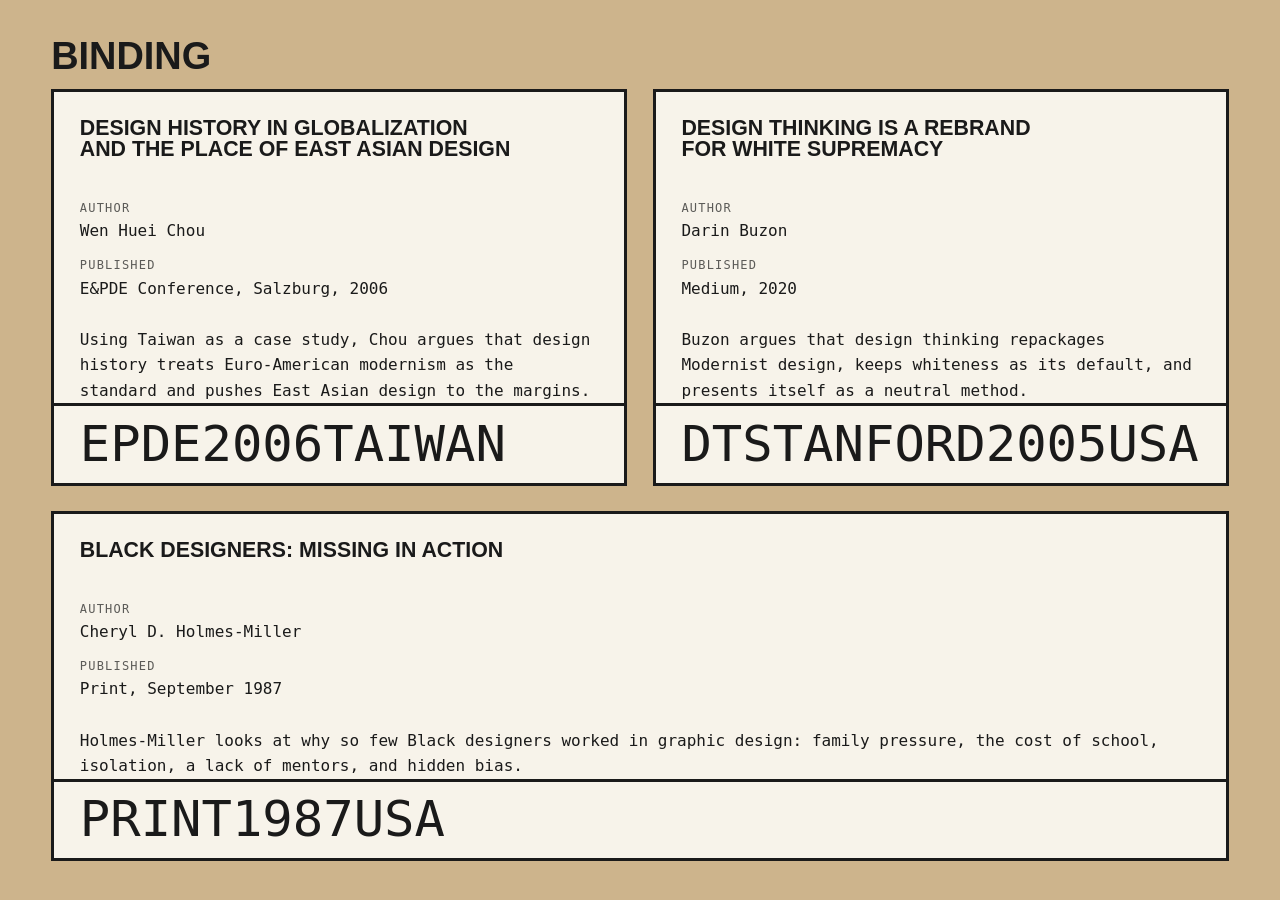
==== index.html @ 7ba456e6 "experimenting with landing page cards" ====
<html>
	<head>
		<meta name="viewport" content="width=device-width, initial-scale=1">
		<title>Binding</title>
	<style>
		@import 'styles/reset.css' layer(reset);
		@import 'styles/common.css' layer(common);
	</style>
	</head>

	<body>
		<h1>Binding</h1>
		<nav aria-label="Contents">
				<ol class="cards">
					<li>
						<a class="card" href="east-asian-design/">
							<h2>Design History in Globalization and the Place of East Asian Design</h2>
							<dl>
								<dt>Author</dt>
								<dd>Wen Huei Chou</dd>
								<dt>Published</dt>
								<dd>E&amp;PDE Conference, Salzburg, <time datetime="2006">2006</time></dd>
							</dl>
							<p class="summary">Using Taiwan as a case study, Chou argues that design history treats Euro-American modernism as the standard and pushes East Asian design to the margins.</p>
							<p class="barcode" >EPDE2006TAIWAN</p>
						</a>
					</li>
					<li>
						<a class="card" href="design-thinking/">
							<h2>Design Thinking Is a Rebrand for White Supremacy</h2>
							<dl>
								<dt>Author</dt>
								<dd>Darin Buzon</dd>
								<dt>Published</dt>
								<dd><cite>Medium</cite>, <time datetime="2020">2020</time></dd>
							</dl>
							<p class="summary">Buzon argues that design thinking repackages Modernist design, keeps whiteness as its default, and presents itself as a neutral method.</p>
							<p class="barcode">DTSTANFORD2005USA</p>
						</a>
					</li>
					<li>
						<a class="card" href="missing-in-action/">
							<h2>Black Designers: Missing in Action</h2>
							<dl>
								<dt>Author</dt>
								<dd>Cheryl D. Holmes-Miller</dd>
								<dt>Published</dt>
								<dd><cite>Print</cite>, <time datetime="1987-09">September 1987</time></dd>
							</dl>
							<p class="summary">Holmes-Miller looks at why so few Black designers worked in graphic design: family pressure, the cost of school, isolation, a lack of mentors, and hidden bias.</p>
							<p class="barcode" >PRINT1987USA</p>
						</a>
					</li>
				</ol>
			</nav>
	</body>
	</html>
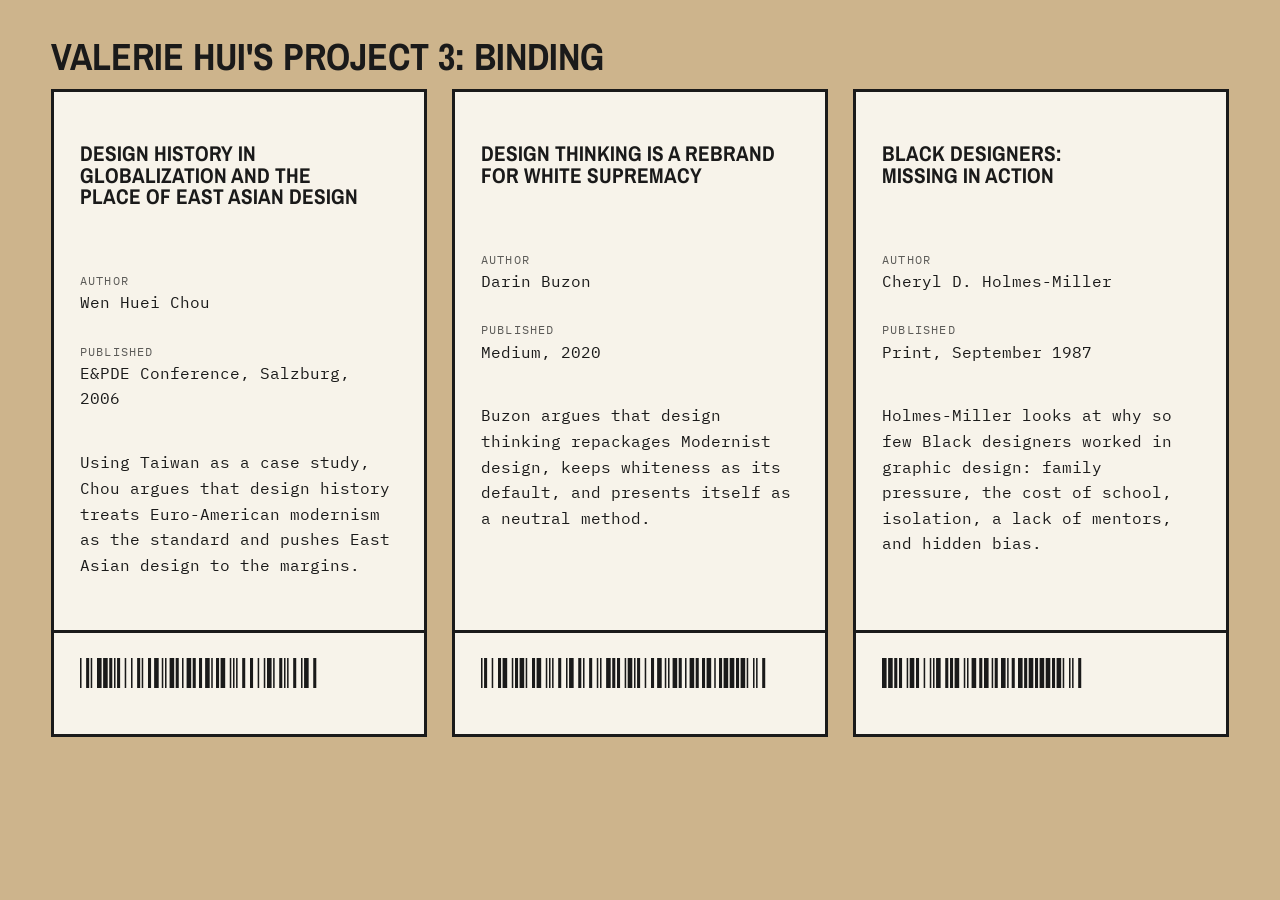
==== commit 38dacc83: "landing page tinkering" ====
--- a/index.html
+++ b/index.html
@@ -1,7 +1,8 @@
 <html>
 	<head>
 		<meta name="viewport" content="width=device-width, initial-scale=1">
-		<title>Binding</title>
+		<link rel="stylesheet" href="https://fonts.googleapis.com/css2?family=Archivo+Narrow:wght@700&family=IBM+Plex+Mono:ital,wght@0,400;0,700;1,400&family=Noto+Sans+TC:wght@900&family=Libre+Barcode+128&display=swap">		<title>Binding</title>
+		<p></p>
 	<style>
 		@import 'styles/reset.css' layer(reset);
 		@import 'styles/common.css' layer(common);
@@ -9,7 +10,8 @@
 	</head>
 
 	<body>
-		<h1>Binding</h1>
+		<h1>Valerie Hui's Project 3: Binding</h1>
+		<p></p>
 		<nav aria-label="Contents">
 				<ol class="cards">
 					<li>
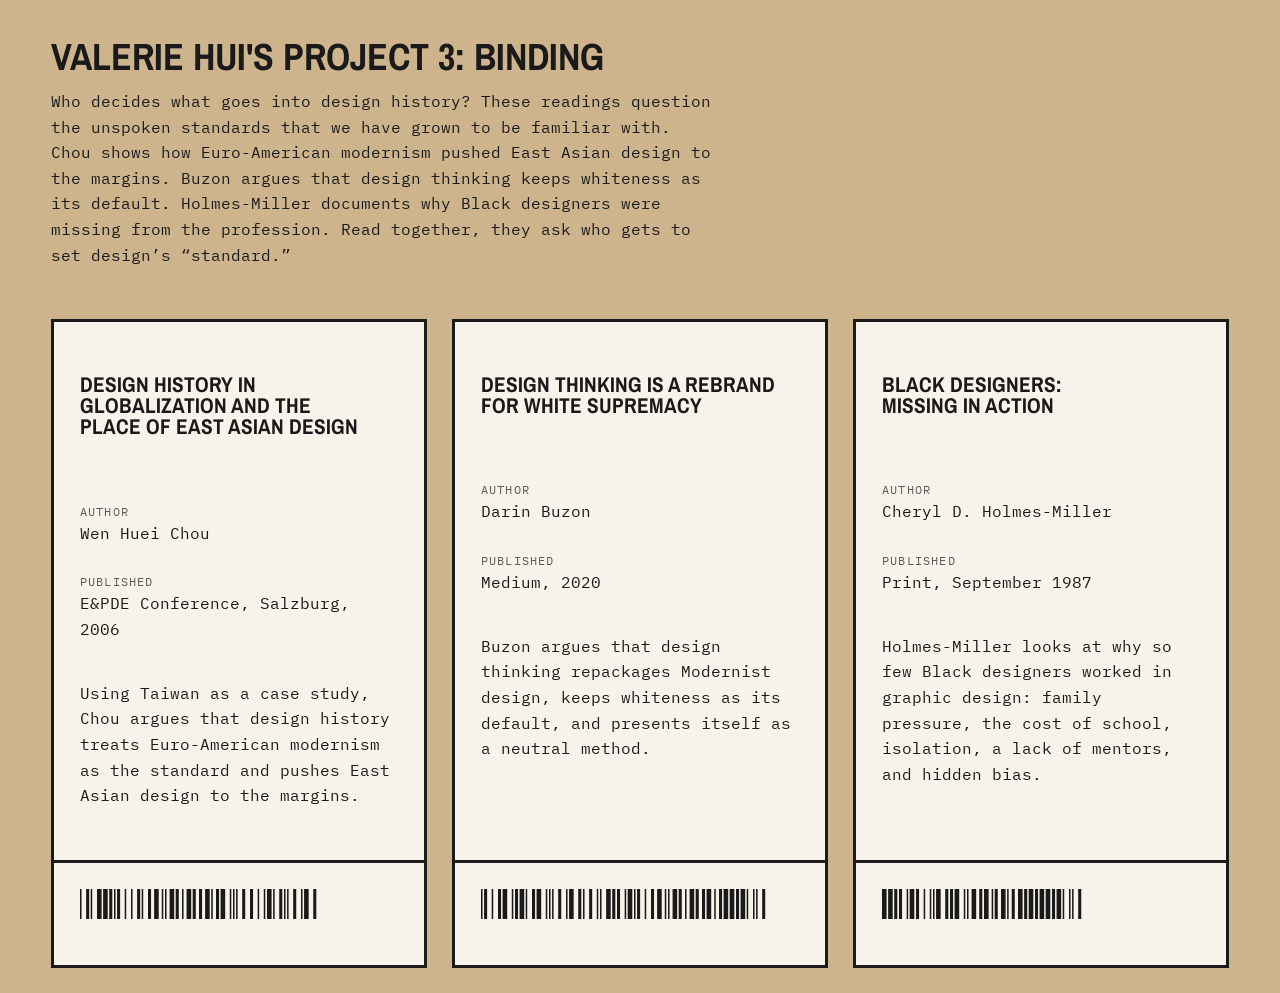
==== commit 3e87fcca: "intro" ====
--- a/index.html
+++ b/index.html
@@ -11,7 +11,7 @@
 
 	<body>
 		<h1>Valerie Hui's Project 3: Binding</h1>
-		<p></p>
+		<p class="intro">Who decides what goes into design history? These readings question the unspoken standards that we have grown to be familiar with. Chou shows how Euro-American modernism pushed East Asian design to the margins. Buzon argues that design thinking keeps whiteness as its default. Holmes-Miller documents why Black designers were missing from the profession. Read together, they ask who gets to set design’s “standard.”</p>
 		<nav aria-label="Contents">
 				<ol class="cards">
 					<li>
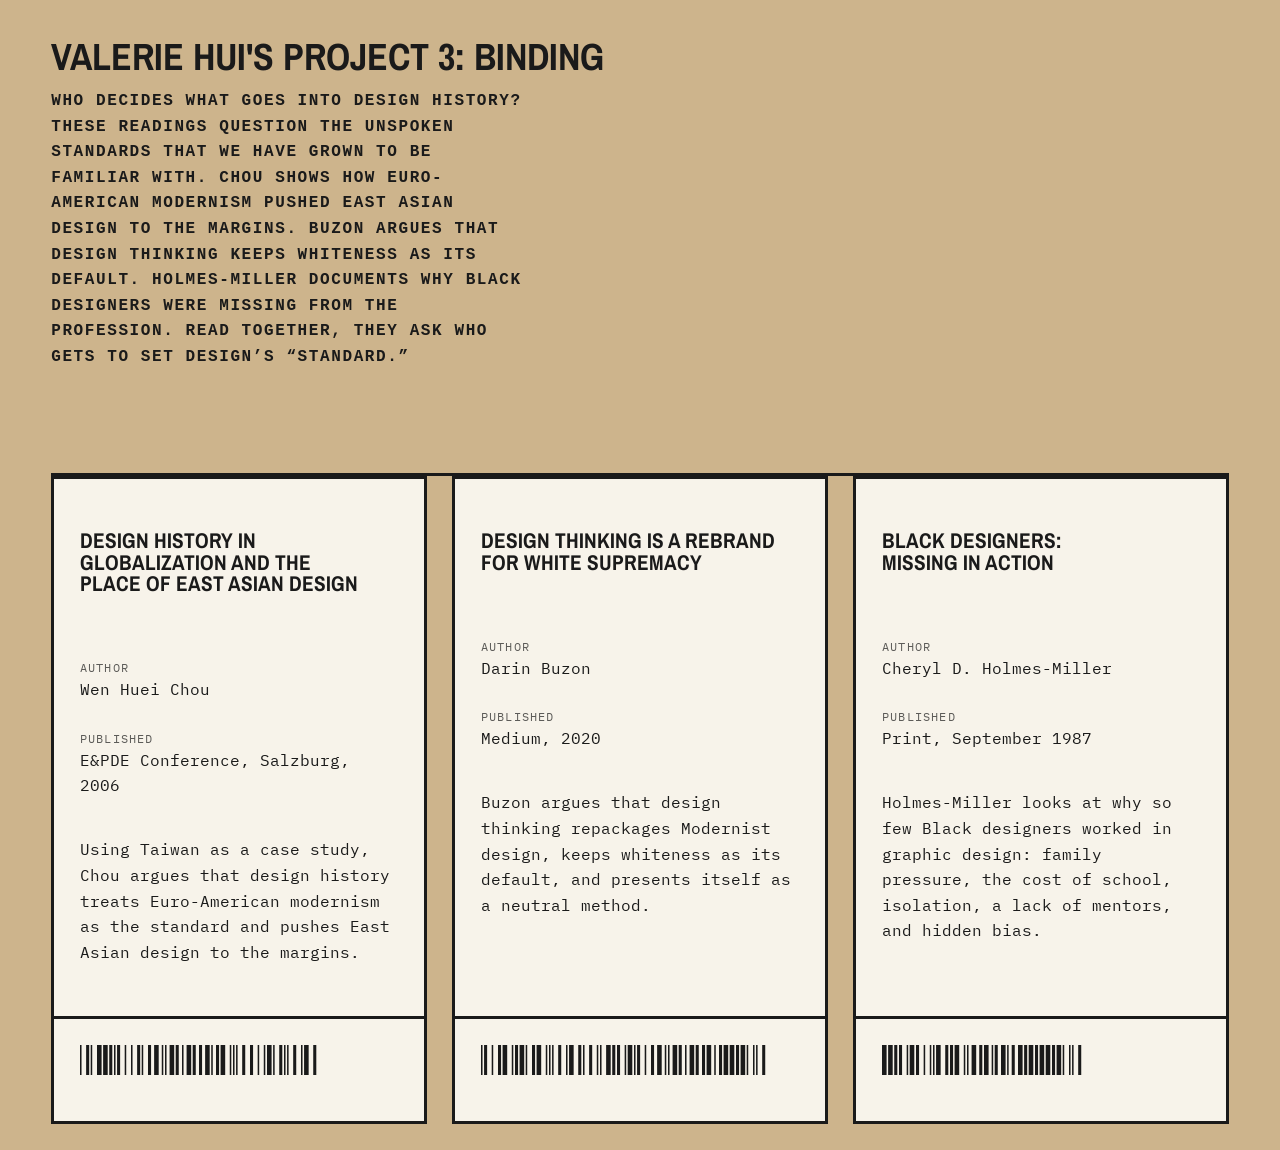
==== commit 9c0b7673: "landing page fixing indents and aria and typos and wrapping things" ====
--- a/index.html
+++ b/index.html
@@ -1,18 +1,23 @@
-<html>
+<!doctype html>
+<html lang="en">
 	<head>
 		<meta name="viewport" content="width=device-width, initial-scale=1">
-		<link rel="stylesheet" href="https://fonts.googleapis.com/css2?family=Archivo+Narrow:wght@700&family=IBM+Plex+Mono:ital,wght@0,400;0,700;1,400&family=Noto+Sans+TC:wght@900&family=Libre+Barcode+128&display=swap">		<title>Binding</title>
-		<p></p>
-	<style>
-		@import 'styles/reset.css' layer(reset);
-		@import 'styles/common.css' layer(common);
-	</style>
+		<title>Binding</title>
+		<meta name="author" content="Valerie Hui">
+		<link rel="stylesheet" href="https://fonts.googleapis.com/css2?family=Archivo+Narrow:wght@700&family=IBM+Plex+Mono:ital,wght@0,400;0,700;1,400&family=Noto+Sans+TC:wght@900&family=Libre+Barcode+128&display=swap">
+		<style>
+			@import 'styles/reset.css' layer(reset);
+			@import 'styles/common.css' layer(common);
+		</style>
 	</head>
+	<body>
+		<main>
+			<header>
+				<h1>Valerie Hui's Project 3: Binding</h1>
+				<p class="intro">Who decides what goes into design history? These readings question the unspoken standards that we have grown to be familiar with. Chou shows how Euro-American modernism pushed East Asian design to the margins. Buzon argues that design thinking keeps whiteness as its default. Holmes-Miller documents why Black designers were missing from the profession. Read together, they ask who gets to set design’s “standard.”</p>
+			</header>
 
-	<body>
-		<h1>Valerie Hui's Project 3: Binding</h1>
-		<p class="intro">Who decides what goes into design history? These readings question the unspoken standards that we have grown to be familiar with. Chou shows how Euro-American modernism pushed East Asian design to the margins. Buzon argues that design thinking keeps whiteness as its default. Holmes-Miller documents why Black designers were missing from the profession. Read together, they ask who gets to set design’s “standard.”</p>
-		<nav aria-label="Contents">
+			<nav aria-label="Contents">
 				<ol class="cards">
 					<li>
 						<a class="card" href="east-asian-design/">
@@ -24,7 +29,7 @@
 								<dd>E&amp;PDE Conference, Salzburg, <time datetime="2006">2006</time></dd>
 							</dl>
 							<p class="summary">Using Taiwan as a case study, Chou argues that design history treats Euro-American modernism as the standard and pushes East Asian design to the margins.</p>
-							<p class="barcode" >EPDE2006TAIWAN</p>
+							<p class="barcode" aria-hidden="true">EPDE2006TAIWAN</p>
 						</a>
 					</li>
 					<li>
@@ -37,7 +42,7 @@
 								<dd><cite>Medium</cite>, <time datetime="2020">2020</time></dd>
 							</dl>
 							<p class="summary">Buzon argues that design thinking repackages Modernist design, keeps whiteness as its default, and presents itself as a neutral method.</p>
-							<p class="barcode">DTSTANFORD2005USA</p>
+							<p class="barcode" aria-hidden="true">DTSTANFORD2005USA</p>
 						</a>
 					</li>
 					<li>
@@ -50,10 +55,11 @@
 								<dd><cite>Print</cite>, <time datetime="1987-09">September 1987</time></dd>
 							</dl>
 							<p class="summary">Holmes-Miller looks at why so few Black designers worked in graphic design: family pressure, the cost of school, isolation, a lack of mentors, and hidden bias.</p>
-							<p class="barcode" >PRINT1987USA</p>
+							<p class="barcode" aria-hidden="true">PRINT1987USA</p>
 						</a>
 					</li>
 				</ol>
 			</nav>
+		</main>
 	</body>
-	</html>
+</html>
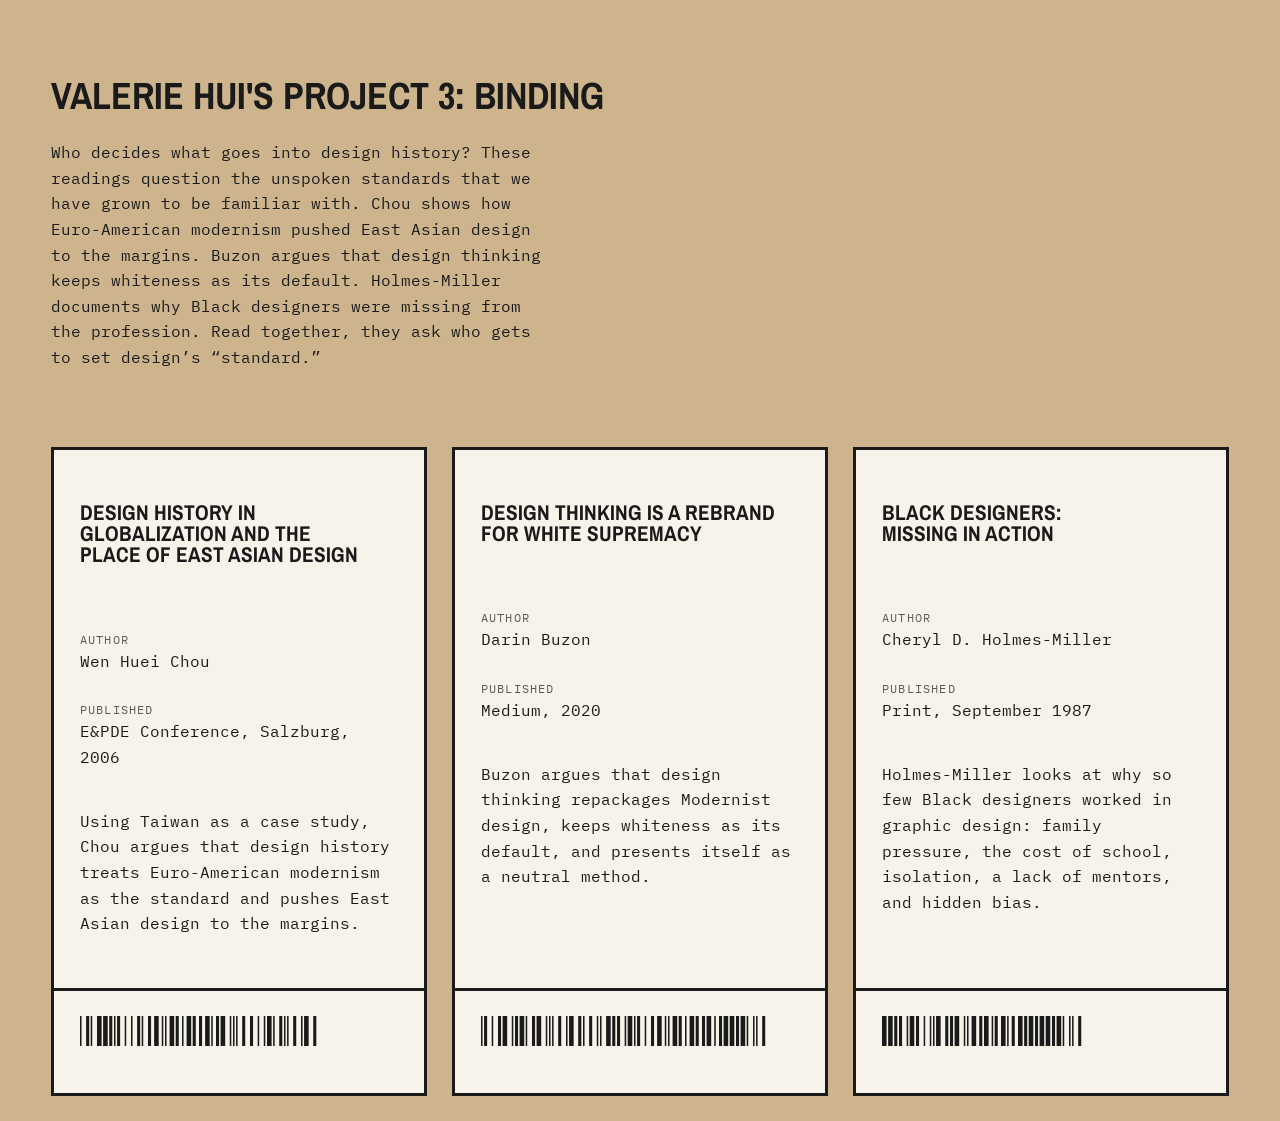
==== commit 5186ddd9: "drawing the owl" ====
--- a/index.html
+++ b/index.html
@@ -12,10 +12,8 @@
 	</head>
 	<body>
 		<main>
-			<header>
-				<h1>Valerie Hui's Project 3: Binding</h1>
+			<h1>Valerie Hui's Project 3: Binding</h1>
 				<p class="intro">Who decides what goes into design history? These readings question the unspoken standards that we have grown to be familiar with. Chou shows how Euro-American modernism pushed East Asian design to the margins. Buzon argues that design thinking keeps whiteness as its default. Holmes-Miller documents why Black designers were missing from the profession. Read together, they ask who gets to set design’s “standard.”</p>
-			</header>
 
 			<nav aria-label="Contents">
 				<ol class="cards">
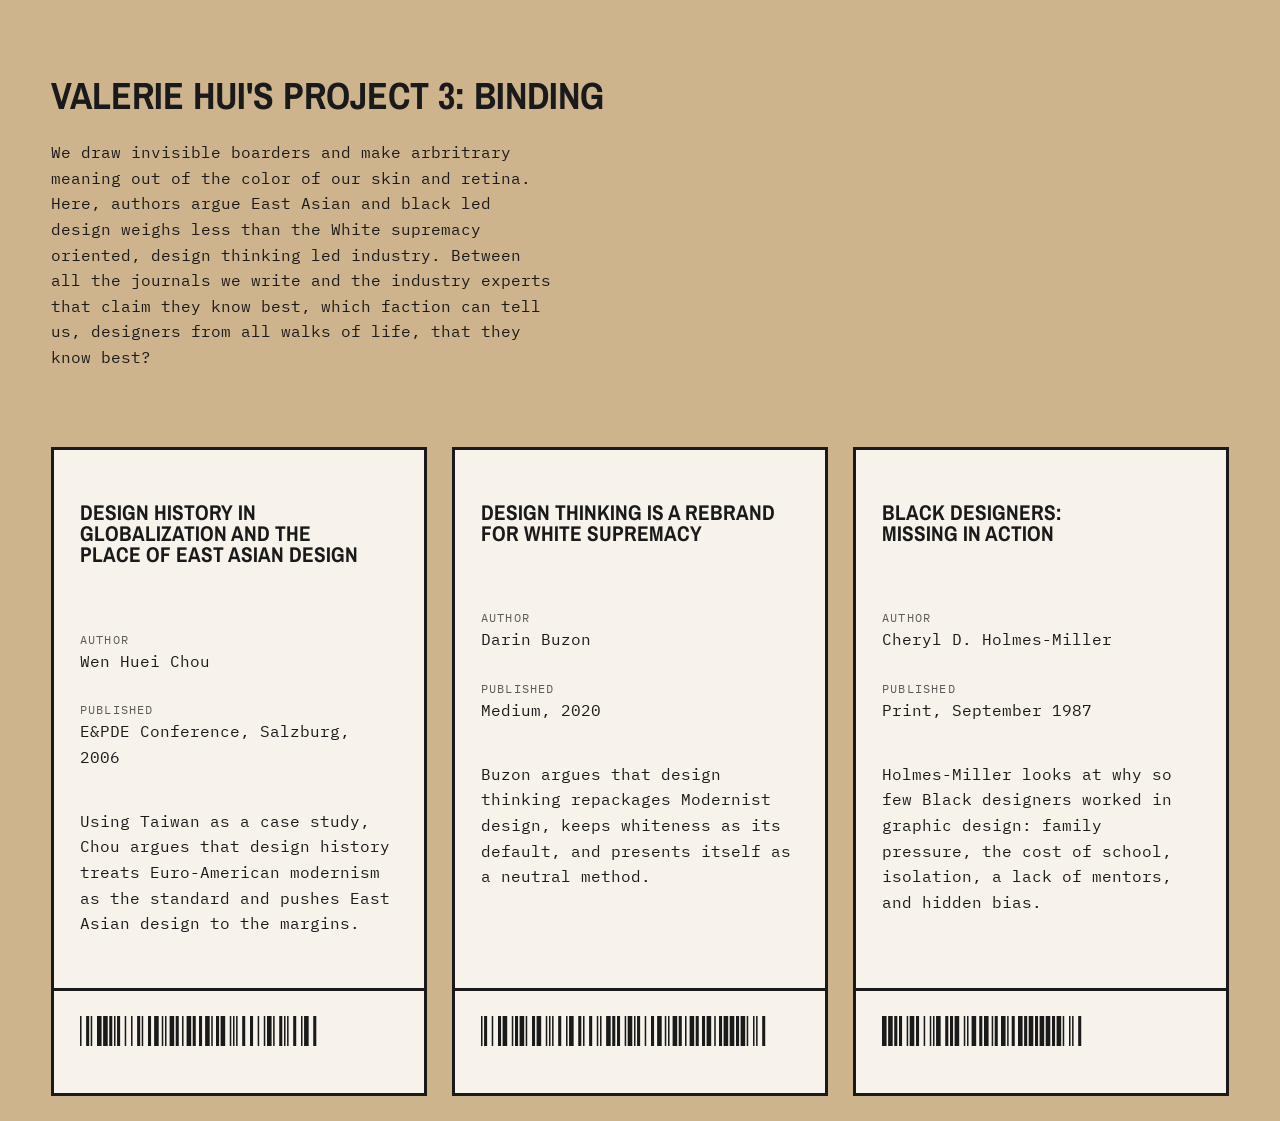
==== commit 0b307a10: "background" ====
--- a/index.html
+++ b/index.html
@@ -13,7 +13,7 @@
 	<body>
 		<main>
 			<h1>Valerie Hui's Project 3: Binding</h1>
-				<p class="intro">Who decides what goes into design history? These readings question the unspoken standards that we have grown to be familiar with. Chou shows how Euro-American modernism pushed East Asian design to the margins. Buzon argues that design thinking keeps whiteness as its default. Holmes-Miller documents why Black designers were missing from the profession. Read together, they ask who gets to set design’s “standard.”</p>
+				<p class="intro">We draw invisible boarders and make arbritrary meaning out of the color of our skin and retina. Here, authors argue East Asian and black led design weighs less than  the White supremacy oriented, design thinking led industry. Between all the journals we write and the industry experts that claim they know best, which faction can tell us, designers from all walks of life, that they know best?</p>
 
 			<nav aria-label="Contents">
 				<ol class="cards">
@@ -31,7 +31,7 @@
 						</a>
 					</li>
 					<li>
-						<a class="card" href="design-thinking/">
+						<a class="card" href="white-supremacy/">
 							<h2>Design Thinking Is a Rebrand for White Supremacy</h2>
 							<dl>
 								<dt>Author</dt>
@@ -44,7 +44,7 @@
 						</a>
 					</li>
 					<li>
-						<a class="card" href="missing-in-action/">
+						<a class="card" href="black-designers/">
 							<h2>Black Designers: Missing in Action</h2>
 							<dl>
 								<dt>Author</dt>
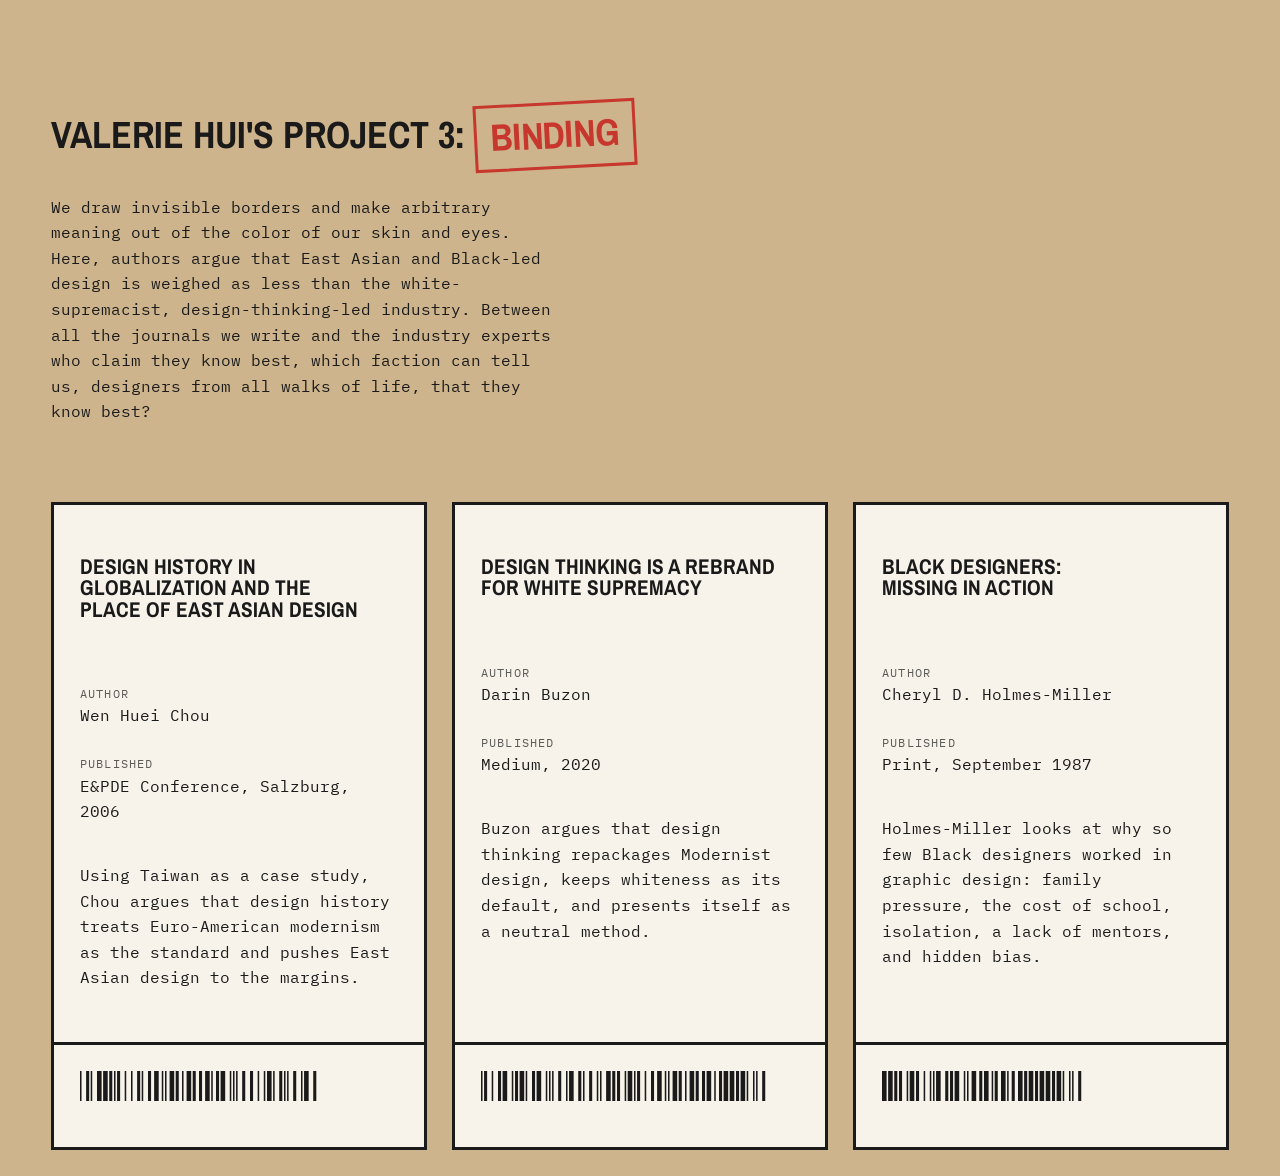
==== commit 4a4c8048: "introducing red stamp element on landing page" ====
--- a/index.html
+++ b/index.html
@@ -12,9 +12,8 @@
 	</head>
 	<body>
 		<main>
-			<h1>Valerie Hui's Project 3: Binding</h1>
-				<p class="intro">We draw invisible boarders and make arbritrary meaning out of the color of our skin and retina. Here, authors argue East Asian and black led design weighs less than  the White supremacy oriented, design thinking led industry. Between all the journals we write and the industry experts that claim they know best, which faction can tell us, designers from all walks of life, that they know best?</p>
-
+			<h1>Valerie Hui's Project 3: <span class="stamp">Binding</span></h1>
+			<p class="intro">We draw invisible borders and make arbitrary meaning out of the color of our skin and eyes. Here, authors argue that East Asian and Black-led design is weighed as less than the white-supremacist, design-thinking-led industry. Between all the journals we write and the industry experts who claim they know best, which faction can tell us, designers from all walks of life, that they know best?</p>
 			<nav aria-label="Contents">
 				<ol class="cards">
 					<li>
